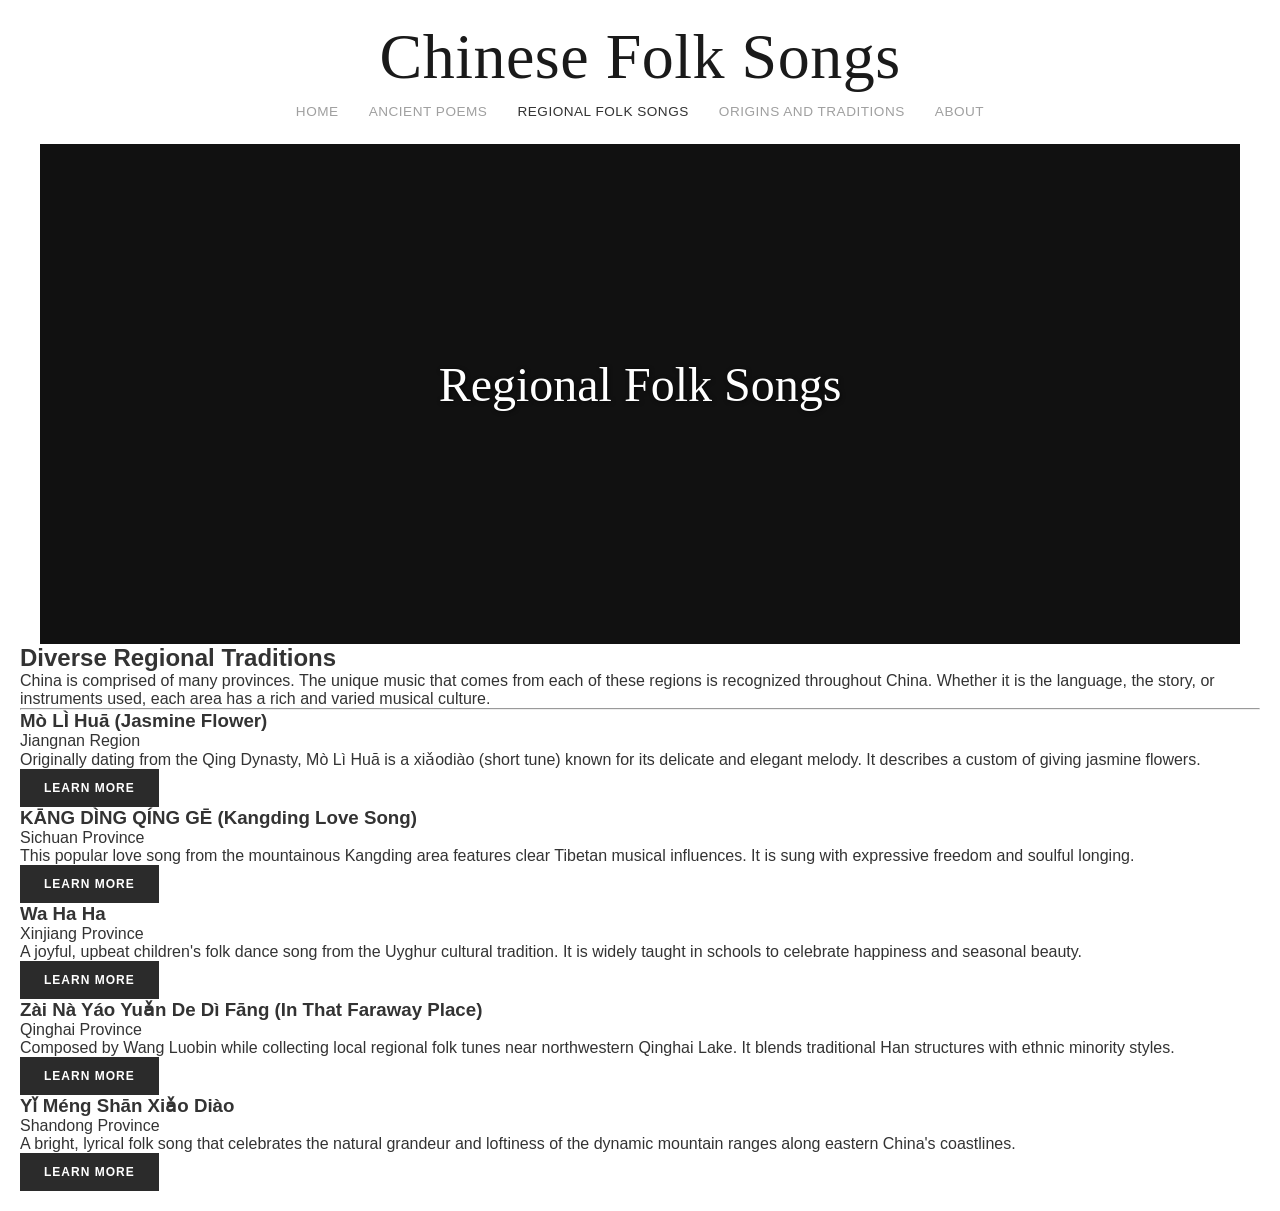
==== folksongs.html @ 01a1a48f "folk song page" ====
<!DOCTYPE html>
<html lang="en">

  <head>
    <meta charset="UTF-8">
    <title>Regional Folk Songs - ISP</title>
    <link rel="stylesheet" href="./style.css">

  </head>
    
  <body>
  <!DOCTYPE html>
<html lang="en">
<head>
    <meta charset="UTF-8">
    <meta name="viewport" content="width=device-width, initial-scale=1.0">
    <title>Regional Folk Songs - Chinese Folk Songs for Music Teachers</title>
    <link href="https://fonts.googleapis.com/css2?family=Playfair+Display:ital,wght=0,400..900;1,400..900&display=swap" rel="stylesheet">
    <link rel="stylesheet" href="style.css">
</head>
<body>

    <header class="main-header">
        <h1>Chinese Folk Songs</h1>
    </header>

    <nav class="navbar">
        <ul>
            <li><a href="index.html">HOME</a></li>

            <li class="dropdown">
                <a href="ancientpoems.html">ANCIENT POEMS</a>
                <ul class="dropdown-menu">
                    <li><a href="1.html">JÌNG YÈ SĪ (QUIET NIGHT THOUGHTS)</a></li>
                    <li><a href="2.html">FÙ DÉ GǓ YUÁN CǍO SÒNG BIÉ (FAREWELL ON AN ANCIENT PLAIN)</a></li>
                    <li><a href="3.html">XIANG SI (THINKING OF EACH OTHER)</a></li>
                </ul>
            </li>
         
            <li class="dropdown active">
                <a href="folksongs.html">REGIONAL FOLK SONGS</a>
                <ul class="dropdown-menu">
                    <li><a href="4.html">MÒ LÌ HUĀ (JASMINE FLOWER)</a></li>
                    <li><a href="5.html">KĀNG DÌNG QÍNG GĒ (KANGDING LOVE SONG)</a></li>
                    <li><a href="6.html">WA HA HA (XINJIANG PROVINCE)</a></li>
                    <li><a href="7.html">ZAI NA YAO YUAN DE DI FANG (XINJIANG PROVINCE)</a></li>
                    <li><a href="8.html">YI MENG SHAN XIAO DIAO (YIMENG MOUNTAN)</a></li>
                </ul>
            </li>

            <li class="dropdown">
                <a href="origins.html">ORIGINS AND TRADITIONS</a>
                <ul class="dropdown-menu">
                    <li><a href="history.html">HISTORY &amp; TIMELINE</a></li>
                    <li><a href="traditional.html">TRADITIONAL INSTRUMENTS</a></li>
                </ul>
            </li>

            <li><a href="about.html">ABOUT</a></li>
        </ul>
    </nav>

    <section class="hero-section">
        <div class="hero-overlay">
            <h2>Regional Folk Songs</h2>
        </div>
    </section>

    <main class="page-content-section">
        
        <h2>Diverse Regional Traditions</h2>
        <p>China is comprised of many provinces. The unique music that comes from each of these regions is recognized throughout China. Whether it is the language, the story, or instruments used, each area has a rich and varied musical culture.</p>
        
        <hr class="section-divider">

        <div class="sub-items-container">

            <!-- Song 1: Mo Li Hua -->
            <div class="sub-item-card">
                <h3>Mò LÌ Huā <span>(Jasmine Flower)</span></h3>
                <div class="sub-item-meta">Jiangnan Region</div>
                <p>Originally dating from the Qing Dynasty, Mò Lì Huā is a xiǎodiào (short tune) known for its delicate and elegant melody. It describes a custom of giving jasmine flowers.</p>
                <a href="4.html" class="btn-learn-more">LEARN MORE</a>
            </div>

            <!-- Song 2: Kang Ding Qing Ge -->
            <div class="sub-item-card">
                <h3>KĀNG DÌNG QÍNG GĒ <span>(Kangding Love Song)</span></h3>
                <div class="sub-item-meta">Sichuan Province</div>
                <p>This popular love song from the mountainous Kangding area features clear Tibetan musical influences. It is sung with expressive freedom and soulful longing.</p>
                <a href="5.html" class="btn-learn-more">LEARN MORE</a>
            </div>

            <!-- Song 3: Wa Ha Ha -->
            <div class="sub-item-card">
                <h3>Wa Ha Ha</h3>
                <div class="sub-item-meta">Xinjiang Province</div>
                <p>A joyful, upbeat children's folk dance song from the Uyghur cultural tradition. It is widely taught in schools to celebrate happiness and seasonal beauty.</p>
                <a href="6.html" class="btn-learn-more">LEARN MORE</a>
            </div>

            <!-- Song 4: In That Faraway Place -->
            <div class="sub-item-card">
                <h3>Zài Nà Yáo Yuǎn De Dì Fāng <span>(In That Faraway Place)</span></h3>
                <div class="sub-item-meta">Qinghai Province</div>
                <p>Composed by Wang Luobin while collecting local regional folk tunes near northwestern Qinghai Lake. It blends traditional Han structures with ethnic minority styles.</p>
                <a href="7.html" class="btn-learn-more">LEARN MORE</a>
            </div>

            <!-- Song 5: Yi Meng Shan Xiao Diao -->
            <div class="sub-item-card">
                <h3>Yǐ Méng Shān Xiǎo Diào</h3>
                <div class="sub-item-meta">Shandong Province</div>
                <p>A bright, lyrical folk song that celebrates the natural grandeur and loftiness of the dynamic mountain ranges along eastern China's coastlines.</p>
                <a href="8.html" class="btn-learn-more">LEARN MORE</a>
            </div>

        </div>

    </main>

</body>
</html>
    
  </body>
  
</html>
---- style.css ----
/* Global Reset and Settings */
* {
    margin: 0;
    padding: 0;
    box-sizing: border-box;
}

body {
    font-family: 'Helvetica Neue', Helvetica, Arial, sans-serif;
    background-color: #ffffff;
    color: #333333;
    padding: 20px; /* Base outer frame padding */
    -webkit-font-smoothing: antialiased;
    -moz-osx-font-smoothing: grayscale;
}

/* Header Styles */
.main-header h1 {
    text-align: center;
    font-family: 'Georgia', serif; 
    font-size: 4rem;           
    font-weight: 400;          
    letter-spacing: 0.5px;
    color: #1a1a1a;            
}

/* Navigation Menu Styles */
.navbar {
    display: flex;
    justify-content: center;
    margin-bottom: 15px;
    position: relative;
    z-index: 10; 
}

.navbar ul {
    list-style: none;
    display: flex;
    gap: 30px;
}

.navbar a {
    text-decoration: none;
    font-size: 0.85rem;
    letter-spacing: 0.5px;
    color: #a0a0a0; 
    display: block;
    padding: 10px 0;
    transition: color 0.2s ease;
}

.navbar li.active > a,
.navbar a:hover {
    color: #333333; 
}

/* Dropdown Sub-menu Setup */
.dropdown {
    position: relative;
}

.dropdown .dropdown-menu {
    display: flex; 
    flex-direction: column;
    position: absolute;
    top: 100%;
    left: 50%;                     
    transform: translate(-50%, -10px); 
    background-color: rgba(255, 255, 255, 0.95); 
    border: 1px solid #dcdcdc;
    width: 260px;                  
    gap: 0; 
    
    visibility: hidden;            
    opacity: 0;                    
    transition: opacity 0.3s ease, transform 0.3s ease, visibility 0.3s;
}

.dropdown:hover .dropdown-menu {
    visibility: visible;           
    opacity: 1;                    
    transform: translate(-50%, 0); 
}

.dropdown-menu li {
    border-bottom: 1px solid #e5e5e5;
}

.dropdown-menu li:last-child {
    border-bottom: none;
}

.dropdown-menu a {
    color: #8c8c8c;
    font-size: 0.75rem;
    line-height: 1.3;
    padding: 12px 15px;
    text-align: left;
}

.dropdown-menu a:hover {
    background-color: #f9f9f9;
    color: #333333;
}

/* Hero Section Layout */
.hero-section {
    position: relative;
    width: 100%;
    max-width: 1200px;
    height: 500px;
    margin: 0 auto;
    background: #1a1a1a url('https://i.redd.it/rlrb2d1rll3b1.jpg') no-repeat center center/cover; 
    display: flex;
    align-items: center;
    justify-content: center;
}

.hero-overlay {
    position: absolute;
    top: 0;
    left: 0;
    width: 100%;
    height: 100%;
    background-color: rgba(0, 0, 0, 0.35); 
    display: flex;
    flex-direction: column;
    justify-content: center;
    align-items: center;
    text-align: center;
    color: #ffffff;
    padding: 0 20px;
}

.hero-overlay h2 {
    font-family: 'Georgia', serif; 
    font-size: 3rem;
    font-weight: 400;
    margin-bottom: 20px;
    text-shadow: 1px 1px 4px rgba(0, 0, 0, 0.6);
}

.subtitle {
    font-size: 1.25rem;
    font-weight: 300;
    margin-bottom: 40px;
    letter-spacing: 0.5px;
    text-shadow: 1px 1px 3px rgba(0, 0, 0, 0.6);
}

.cta-text {
    font-size: 1.05rem;
    font-weight: 600;
    letter-spacing: 0.3px;
    text-shadow: 1px 1px 3px rgba(0, 0, 0, 0.8);
}

/* Intro Section Layout */
.intro-section {
    width: 100%;
    max-width: 1200px; 
    margin: 50px auto; 
    padding: 0;        
}

.intro-container {
    display: flex;
    gap: 5px;           
    align-items: center; 
}

/* Image Column Alignment */
.intro-image-wrapper {
    flex: 0 0 40%;       
}

.intro-image {
    width: 50%;
    height: auto;
    display: block;      
    object-fit: cover;
}

/* Text Column Alignment */
.intro-text {
    flex: 1;             
}

.intro-text p {
    font-family: 'Helvetica Neue', Helvetica, Arial, sans-serif;
    font-size: 1.05rem;
    line-height: 1.65;
    color: #4a4a4a;
    margin-bottom: 24px;
}

.intro-text p:last-child {
    margin-bottom: 0;
}

.intro-text em {
    font-style: italic;
}

.intro-text a {
    color: #4682B4; 
    text-decoration: none;
    font-weight: 500;
}

.intro-text a:hover {
    text-decoration: underline;
}

/* Categories Section Layout (Brought closer together and centered) */
.categories-section {
    width: 100%;
    max-width: 800px; /* Narrowed layout container pulls the cards tighter to the center */
    margin: 80px auto 40px auto; 
    padding: 40px 0 0 0;
    border-top: 1px solid #e5e5e5; 
}

.categories-container {
    display: grid;
    grid-template-columns: repeat(3, 1fr); 
    gap: 30px; /* Reduced gutter spacing brings columns closer horizontally */
    justify-content: center;               
}

/* Individual Card Styling */
.category-card {
    display: flex;
    flex-direction: column;
    align-items: center; 
    text-align: center;
}

/* Image Uniformity Settings */
.category-image-wrapper {
    width: 100%;
    height: 140px; 
    margin-bottom: 25px;
    display: flex;
    justify-content: center;
    align-items: center;
    overflow: hidden;
}

.category-image {
    max-width: 100%;
    max-height: 100%;
    object-fit: contain; 
}

/* Text Layering typography */
.category-card h3 {
    font-family: 'Georgia', serif;
    font-size: 1.65rem;
    font-weight: 400;
    color: #1a1a1a;
    margin-bottom: 15px;
    line-height: 1.2;
}

.category-card p {
    font-family: 'Helvetica Neue', Helvetica, Arial, sans-serif;
    font-size: 0.95rem;
    line-height: 1.5;
    color: #555555;
    margin-bottom: 30px;
    flex-grow: 1; 
}

/* Dark Accent Button Links */
.btn-learn-more {
    display: inline-block;
    background-color: #2b2b2b;
    color: #ffffff;
    text-decoration: none;
    font-family: 'Helvetica Neue', Helvetica, Arial, sans-serif;
    font-size: 0.75rem;
    font-weight: 600;
    letter-spacing: 1px;
    padding: 12px 24px;
    transition: background-color 0.2s ease;
}

.btn-learn-more:hover {
    background-color: #444444; 
}

/* Responsive UI Adjustment Layer */
@media (max-width: 768px) {
    .intro-section {
        padding: 0 20px; 
    }
    
    .intro-container {
        flex-direction: column; 
        gap: 3px;
    }
    
    .intro-image-wrapper {
        flex: 0 0 100%;
    }

    .categories-section {
        padding: 40px 20px 0 20px; 
    }

    .categories-container {
        grid-template-columns: 1fr; /* Stacks vertically on smaller mobile displays */
        gap: 50px;
    }
}
---- style.css ----
/* Global Reset and Settings */
* {
    margin: 0;
    padding: 0;
    box-sizing: border-box;
}

body {
    font-family: 'Helvetica Neue', Helvetica, Arial, sans-serif;
    background-color: #ffffff;
    color: #333333;
    padding: 20px; /* Base outer frame padding */
    -webkit-font-smoothing: antialiased;
    -moz-osx-font-smoothing: grayscale;
}

/* Header Styles */
.main-header h1 {
    text-align: center;
    font-family: 'Georgia', serif; 
    font-size: 4rem;           
    font-weight: 400;          
    letter-spacing: 0.5px;
    color: #1a1a1a;            
}

/* Navigation Menu Styles */
.navbar {
    display: flex;
    justify-content: center;
    margin-bottom: 15px;
    position: relative;
    z-index: 10; 
}

.navbar ul {
    list-style: none;
    display: flex;
    gap: 30px;
}

.navbar a {
    text-decoration: none;
    font-size: 0.85rem;
    letter-spacing: 0.5px;
    color: #a0a0a0; 
    display: block;
    padding: 10px 0;
    transition: color 0.2s ease;
}

.navbar li.active > a,
.navbar a:hover {
    color: #333333; 
}

/* Dropdown Sub-menu Setup */
.dropdown {
    position: relative;
}

.dropdown .dropdown-menu {
    display: flex; 
    flex-direction: column;
    position: absolute;
    top: 100%;
    left: 50%;                     
    transform: translate(-50%, -10px); 
    background-color: rgba(255, 255, 255, 0.95); 
    border: 1px solid #dcdcdc;
    width: 260px;                  
    gap: 0; 
    
    visibility: hidden;            
    opacity: 0;                    
    transition: opacity 0.3s ease, transform 0.3s ease, visibility 0.3s;
}

.dropdown:hover .dropdown-menu {
    visibility: visible;           
    opacity: 1;                    
    transform: translate(-50%, 0); 
}

.dropdown-menu li {
    border-bottom: 1px solid #e5e5e5;
}

.dropdown-menu li:last-child {
    border-bottom: none;
}

.dropdown-menu a {
    color: #8c8c8c;
    font-size: 0.75rem;
    line-height: 1.3;
    padding: 12px 15px;
    text-align: left;
}

.dropdown-menu a:hover {
    background-color: #f9f9f9;
    color: #333333;
}

/* Hero Section Layout */
.hero-section {
    position: relative;
    width: 100%;
    max-width: 1200px;
    height: 500px;
    margin: 0 auto;
    background: #1a1a1a url('https://i.redd.it/rlrb2d1rll3b1.jpg') no-repeat center center/cover; 
    display: flex;
    align-items: center;
    justify-content: center;
}

.hero-overlay {
    position: absolute;
    top: 0;
    left: 0;
    width: 100%;
    height: 100%;
    background-color: rgba(0, 0, 0, 0.35); 
    display: flex;
    flex-direction: column;
    justify-content: center;
    align-items: center;
    text-align: center;
    color: #ffffff;
    padding: 0 20px;
}

.hero-overlay h2 {
    font-family: 'Georgia', serif; 
    font-size: 3rem;
    font-weight: 400;
    margin-bottom: 20px;
    text-shadow: 1px 1px 4px rgba(0, 0, 0, 0.6);
}

.subtitle {
    font-size: 1.25rem;
    font-weight: 300;
    margin-bottom: 40px;
    letter-spacing: 0.5px;
    text-shadow: 1px 1px 3px rgba(0, 0, 0, 0.6);
}

.cta-text {
    font-size: 1.05rem;
    font-weight: 600;
    letter-spacing: 0.3px;
    text-shadow: 1px 1px 3px rgba(0, 0, 0, 0.8);
}

/* Intro Section Layout */
.intro-section {
    width: 100%;
    max-width: 1200px; 
    margin: 50px auto; 
    padding: 0;        
}

.intro-container {
    display: flex;
    gap: 5px;           
    align-items: center; 
}

/* Image Column Alignment */
.intro-image-wrapper {
    flex: 0 0 40%;       
}

.intro-image {
    width: 50%;
    height: auto;
    display: block;      
    object-fit: cover;
}

/* Text Column Alignment */
.intro-text {
    flex: 1;             
}

.intro-text p {
    font-family: 'Helvetica Neue', Helvetica, Arial, sans-serif;
    font-size: 1.05rem;
    line-height: 1.65;
    color: #4a4a4a;
    margin-bottom: 24px;
}

.intro-text p:last-child {
    margin-bottom: 0;
}

.intro-text em {
    font-style: italic;
}

.intro-text a {
    color: #4682B4; 
    text-decoration: none;
    font-weight: 500;
}

.intro-text a:hover {
    text-decoration: underline;
}

/* Categories Section Layout (Brought closer together and centered) */
.categories-section {
    width: 100%;
    max-width: 800px; /* Narrowed layout container pulls the cards tighter to the center */
    margin: 80px auto 40px auto; 
    padding: 40px 0 0 0;
    border-top: 1px solid #e5e5e5; 
}

.categories-container {
    display: grid;
    grid-template-columns: repeat(3, 1fr); 
    gap: 30px; /* Reduced gutter spacing brings columns closer horizontally */
    justify-content: center;               
}

/* Individual Card Styling */
.category-card {
    display: flex;
    flex-direction: column;
    align-items: center; 
    text-align: center;
}

/* Image Uniformity Settings */
.category-image-wrapper {
    width: 100%;
    height: 140px; 
    margin-bottom: 25px;
    display: flex;
    justify-content: center;
    align-items: center;
    overflow: hidden;
}

.category-image {
    max-width: 100%;
    max-height: 100%;
    object-fit: contain; 
}

/* Text Layering typography */
.category-card h3 {
    font-family: 'Georgia', serif;
    font-size: 1.65rem;
    font-weight: 400;
    color: #1a1a1a;
    margin-bottom: 15px;
    line-height: 1.2;
}

.category-card p {
    font-family: 'Helvetica Neue', Helvetica, Arial, sans-serif;
    font-size: 0.95rem;
    line-height: 1.5;
    color: #555555;
    margin-bottom: 30px;
    flex-grow: 1; 
}

/* Dark Accent Button Links */
.btn-learn-more {
    display: inline-block;
    background-color: #2b2b2b;
    color: #ffffff;
    text-decoration: none;
    font-family: 'Helvetica Neue', Helvetica, Arial, sans-serif;
    font-size: 0.75rem;
    font-weight: 600;
    letter-spacing: 1px;
    padding: 12px 24px;
    transition: background-color 0.2s ease;
}

.btn-learn-more:hover {
    background-color: #444444; 
}

/* Responsive UI Adjustment Layer */
@media (max-width: 768px) {
    .intro-section {
        padding: 0 20px; 
    }
    
    .intro-container {
        flex-direction: column; 
        gap: 3px;
    }
    
    .intro-image-wrapper {
        flex: 0 0 100%;
    }

    .categories-section {
        padding: 40px 20px 0 20px; 
    }

    .categories-container {
        grid-template-columns: 1fr; /* Stacks vertically on smaller mobile displays */
        gap: 50px;
    }
}
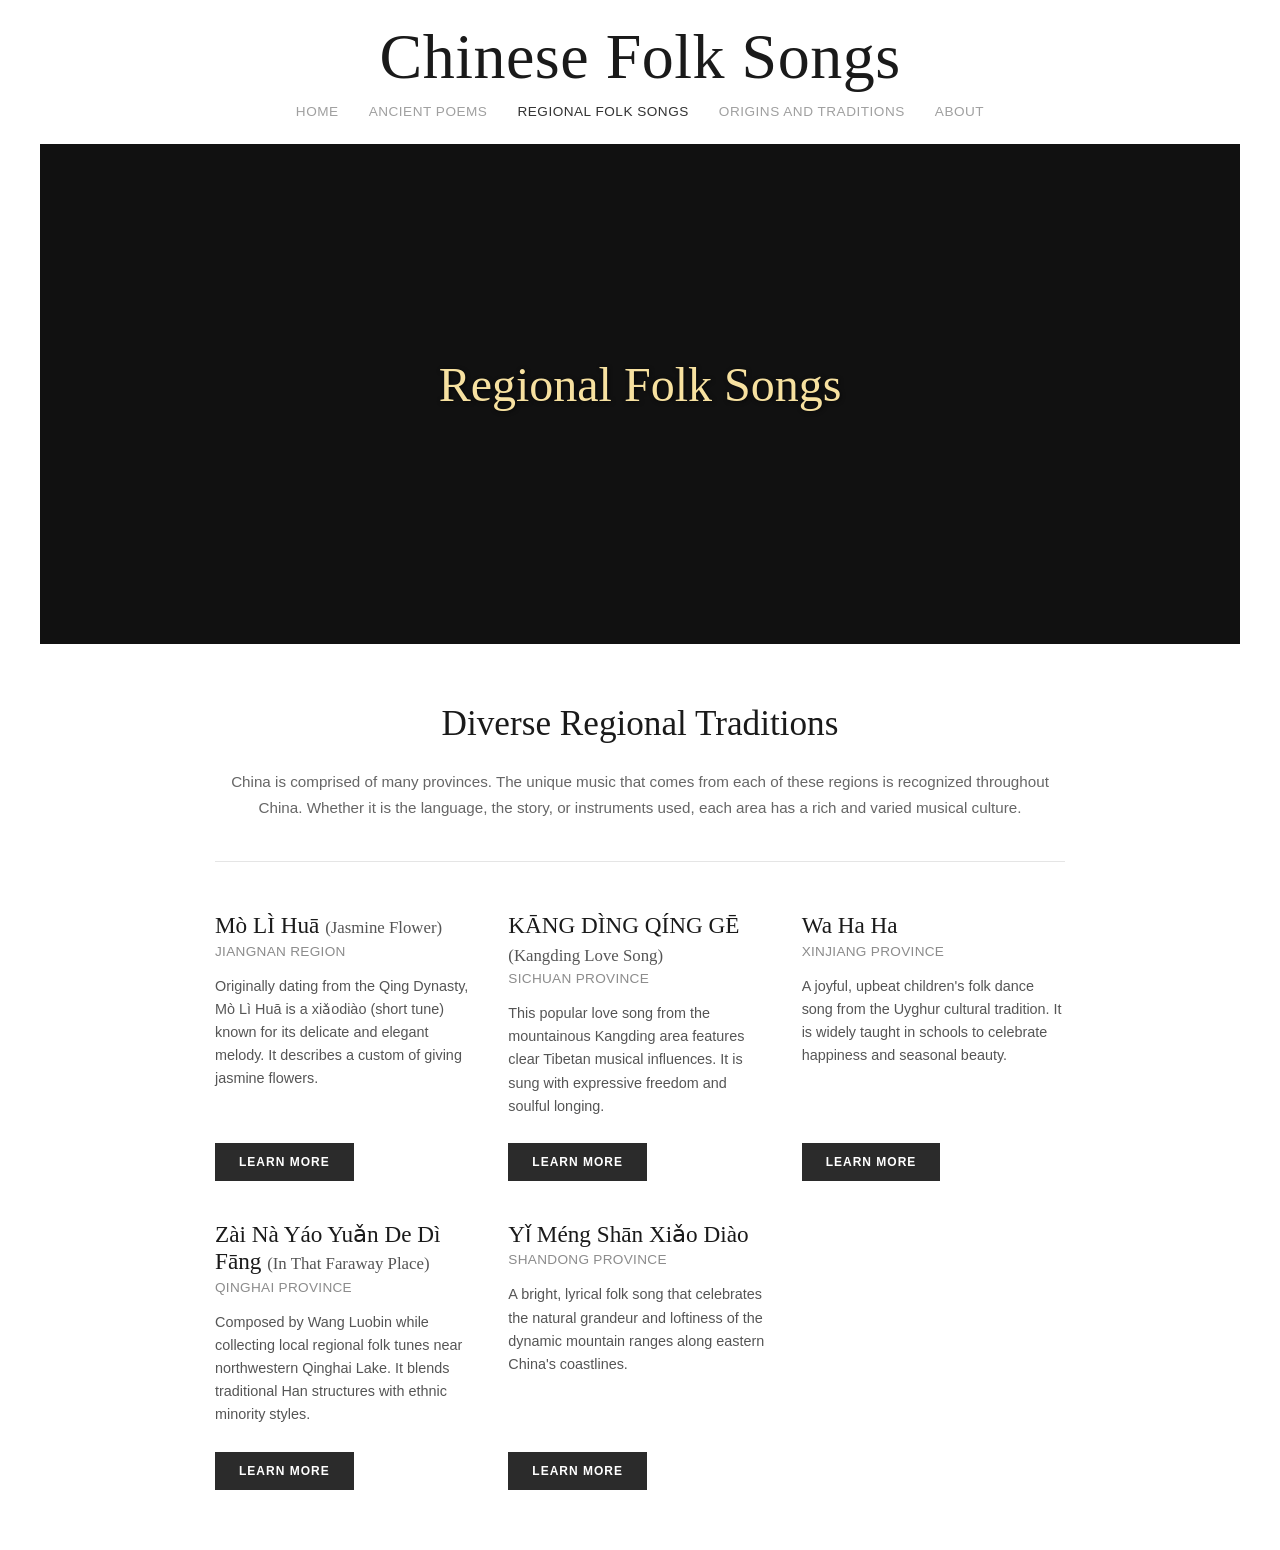
==== commit 7723d509: "Update folksongs.html" ====
--- a/folksongs.html
+++ b/folksongs.html
@@ -4,7 +4,7 @@
   <head>
     <meta charset="UTF-8">
     <title>Regional Folk Songs - ISP</title>
-    <link rel="stylesheet" href="./style.css">
+    <link rel="stylesheet" href="stylefolk.css">
 
   </head>
     
--- a/stylefolk.css
+++ b/stylefolk.css
@@ -0,0 +1,296 @@
+/* ==========================================
+   GLOBAL RESET & COMMON BASE STYLES 
+   ========================================== */
+* {
+    margin: 0;
+    padding: 0;
+    box-sizing: border-box;
+}
+
+body {
+    font-family: 'Helvetica Neue', Helvetica, Arial, sans-serif;
+    background-color: #ffffff;
+    color: #333333;
+    padding: 20px; /* Base outer frame padding */
+    -webkit-font-smoothing: antialiased;
+    -moz-osx-font-smoothing: grayscale;
+}
+
+/* Header Styles */
+.main-header h1 {
+    text-align: center;
+    font-family: 'Georgia', serif; 
+    font-size: 4rem;           
+    font-weight: 400;          
+    letter-spacing: 0.5px;
+    color: #1a1a1a;            
+}
+
+/* Navigation Menu Styles */
+.navbar {
+    display: flex;
+    justify-content: center;
+    margin-bottom: 15px;
+    position: relative;
+    z-index: 10; 
+}
+
+.navbar ul {
+    list-style: none;
+    display: flex;
+    gap: 30px;
+}
+
+.navbar a {
+    text-decoration: none;
+    font-size: 0.85rem;
+    letter-spacing: 0.5px;
+    color: #a0a0a0; 
+    display: block;
+    padding: 10px 0;
+    transition: color 0.2s ease;
+}
+
+.navbar li.active > a,
+.navbar a:hover {
+    color: #333333; 
+}
+
+/* Dropdown Sub-menu Setup */
+.dropdown {
+    position: relative;
+}
+
+.dropdown .dropdown-menu {
+    display: flex; 
+    flex-direction: column;
+    position: absolute;
+    top: 100%;
+    left: 50%;                     
+    transform: translate(-50%, -10px); 
+    background-color: rgba(255, 255, 255, 0.95); 
+    border: 1px solid #dcdcdc;
+    width: 260px;                  
+    gap: 0; 
+    
+    visibility: hidden;            
+    opacity: 0;                    
+    transition: opacity 0.3s ease, transform 0.3s ease, visibility 0.3s;
+}
+
+.dropdown:hover .dropdown-menu {
+    visibility: visible;           
+    opacity: 1;                    
+    transform: translate(-50%, 0); 
+}
+
+.dropdown-menu li {
+    border-bottom: 1px solid #e5e5e5;
+}
+
+.dropdown-menu li:last-child {
+    border-bottom: none;
+}
+
+.dropdown-menu a {
+    color: #8c8c8c;
+    font-size: 0.75rem;
+    line-height: 1.3;
+    padding: 12px 15px;
+    text-align: left;
+}
+
+.dropdown-menu a:hover {
+    background-color: #f9f9f9;
+    color: #333333;
+}
+
+/* ==========================================
+   HERO BANNER LAYOUT (Same Sizing as Home)
+   ========================================== */
+.hero-section {
+    position: relative;
+    width: 100%;
+    max-width: 1200px;
+    height: 500px; /* Keeps identical size across sub-pages */
+    margin: 0 auto;
+    background: #1a1a1a url('https://i.redd.it/rlrb2d1rll3b1.jpg') no-repeat center center/cover; 
+    display: flex;
+    align-items: center;
+    justify-content: center;
+}
+
+.hero-overlay {
+    position: absolute;
+    top: 0;
+    left: 0;
+    width: 100%;
+    height: 100%;
+    background-color: rgba(0, 0, 0, 0.25); 
+    display: flex;
+    flex-direction: column;
+    justify-content: center;
+    align-items: center;
+    text-align: center;
+    color: #ffffff;
+    padding: 0 20px;
+}
+
+.hero-overlay h2 {
+    font-family: 'Georgia', serif; 
+    font-size: 3.5rem;
+    font-weight: 400;
+    margin-bottom: 20px;
+    color: #f7e1a0; /* Soft gold accent styling */
+    text-shadow: 1px 1px 4px rgba(0, 0, 0, 0.4);
+}
+
+.subtitle {
+    font-size: 1.15rem;
+    font-weight: 300;
+    margin-bottom: 0;
+    letter-spacing: 0.5px;
+    color: #ffffff;
+    text-shadow: 1px 1px 3px rgba(0, 0, 0, 0.5);
+}
+
+/* ==========================================
+   MAIN CONTENT & INTRO BLOCK
+   ========================================== */
+.page-content-section {
+    width: 100%;
+    max-width: 850px; /* Centered narrow container for layout tightness */
+    margin: 60px auto 40px auto;
+    text-align: center;
+}
+
+.page-content-section h2 {
+    font-family: 'Georgia', serif;
+    font-size: 2.2rem;
+    font-weight: 400;
+    color: #1a1a1a;
+    margin-bottom: 25px;
+}
+
+.page-content-section p {
+    font-family: 'Helvetica Neue', Helvetica, Arial, sans-serif;
+    font-size: 0.95rem;
+    line-height: 1.7;
+    color: #666666;
+    margin-bottom: 40px;
+    padding: 0 10px;
+}
+
+.section-divider {
+    width: 100%;
+    border: none;
+    border-top: 1px solid #e5e5e5;
+    margin-bottom: 50px;
+}
+
+/* ==========================================
+   SONG TRACK GRID LAYOUT (Centered & Tighter)
+   ========================================== */
+.sub-items-container {
+    display: grid;
+    grid-template-columns: repeat(3, 1fr); /* 3 clean equal-width tracks */
+    gap: 40px 30px; /* Tight visual footprint margins */
+    text-align: left;
+}
+
+.sub-item-card {
+    display: flex;
+    flex-direction: column;
+    align-items: flex-start;
+}
+
+.sub-item-card h3 {
+    font-family: 'Georgia', serif;
+    font-size: 1.45rem;
+    font-weight: 400;
+    color: #1a1a1a;
+    margin-bottom: 4px;
+    line-height: 1.2;
+}
+
+.sub-item-card h3 span {
+    font-weight: normal;
+    font-size: 1.05rem;
+    color: #555555;
+    display: inline-block;
+}
+
+.sub-item-meta {
+    font-family: 'Helvetica Neue', Helvetica, Arial, sans-serif;
+    font-size: 0.85rem;
+    font-weight: 500;
+    color: #8c8c8c;
+    margin-bottom: 16px;
+    text-transform: uppercase;
+    letter-spacing: 0.3px;
+}
+
+.sub-item-card p {
+    font-family: 'Helvetica Neue', Helvetica, Arial, sans-serif;
+    font-size: 0.9rem;
+    line-height: 1.6;
+    color: #555555;
+    margin-bottom: 25px;
+    text-align: left;
+    padding: 0;
+    flex-grow: 1; /* Automatically aligns buttons flush horizontally */
+}
+
+/* Dark Accent Button Links */
+.btn-learn-more {
+    display: inline-block;
+    background-color: #2b2b2b;
+    color: #ffffff;
+    text-decoration: none;
+    font-family: 'Helvetica Neue', Helvetica, Arial, sans-serif;
+    font-size: 0.75rem;
+    font-weight: 600;
+    letter-spacing: 1px;
+    padding: 10px 20px;
+    transition: background-color 0.2s ease;
+}
+
+.btn-learn-more:hover {
+    background-color: #444444; 
+}
+
+/* ==========================================
+   RESPONSIVE UI ADJUSTMENT LAYER
+   ========================================== */
+@media (max-width: 900px) {
+    .sub-items-container {
+        grid-template-columns: repeat(2, 1fr); /* 2x2 style wrap layout on smaller screens */
+    }
+}
+
+@media (max-width: 768px) {
+    .main-header h1 {
+        font-size: 2.8rem;
+    }
+
+    .hero-section {
+        height: 400px; /* Scales down layout footprint gracefully on mobile devices */
+    }
+
+    .hero-overlay h2 {
+        font-size: 2.3rem;
+    }
+
+    .page-content-section {
+        padding: 0 20px;
+    }
+
+    .page-content-section h2 {
+        font-size: 1.8rem;
+    }
+
+    .sub-items-container {
+        grid-template-columns: 1fr; /* Pure linear stack layout tracking for easy reading views */
+        gap: 45px;
+    }
+}
